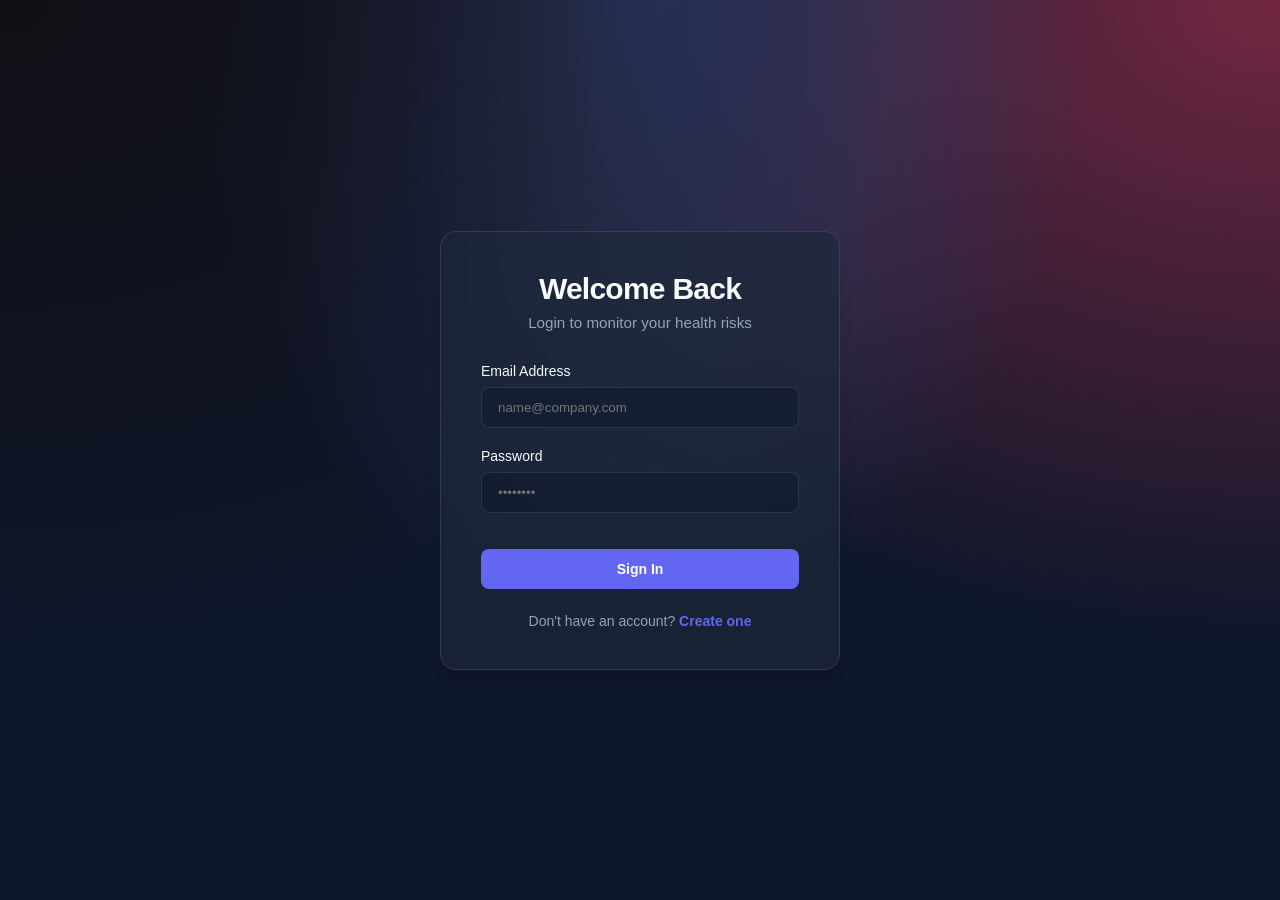
==== client/pages/dashboard.html @ 36cf2fb5 "feat(client): complete premium frontend overhaul with auth and dashboard" ====
<!DOCTYPE html>
<html lang="en">
<head>
  <meta charset="UTF-8">
  <meta name="viewport" content="width=device-width, initial-scale=1.0">
  <title>Dashboard | NutriCore 2.0</title>
  <link rel="stylesheet" href="../css/base.css">
  <script src="../js/api.js" defer></script>
  <style>
    .dashboard-layout {
      display: grid;
      grid-template-columns: 280px 1fr;
      min-height: 100vh;
    }
    
    .sidebar {
      background: rgba(15, 23, 42, 0.9);
      border-right: 1px solid var(--border);
      padding: 2rem;
      display: flex;
      flex-direction: column;
      gap: 2rem;
    }
    
    .nav-item {
      display: flex;
      align-items: center;
      gap: 1rem;
      color: var(--text-muted);
      text-decoration: none;
      font-weight: 600;
      padding: 0.75rem 1rem;
      border-radius: 0.5rem;
      transition: var(--transition);
    }
    
    .nav-item:hover, .nav-item.active {
      background: rgba(99, 102, 241, 0.1);
      color: var(--primary);
    }
    
    .main-content {
      padding: 3rem;
      overflow-y: auto;
    }
    
    .header-section {
      display: flex;
      justify-content: space-between;
      align-items: flex-end;
      margin-bottom: 3rem;
    }
    
    .risk-grid {
      display: grid;
      grid-template-columns: repeat(auto-fill, minmax(300px, 1fr));
      gap: 1.5rem;
    }
    
    .risk-card {
      position: relative;
      overflow: hidden;
    }
    
    .risk-card::before {
      content: '';
      position: absolute;
      top: 0;
      left: 0;
      width: 4px;
      height: 100%;
    }
    
    .risk-card.low::before { background: var(--risk-low); }
    .risk-card.moderate::before { background: var(--risk-moderate); }
    .risk-card.high::before { background: var(--risk-high); }
    .risk-card.critical::before { background: var(--risk-critical); }
    
    .countdown-timer {
      font-family: 'Outfit', sans-serif;
      font-size: 2.5rem;
      font-weight: 700;
      margin: 1rem 0;
    }
    
    .factor-tag {
      font-size: 0.75rem;
      background: rgba(255,   255, 255, 0.05);
      padding: 0.25rem 0.5rem;
      border-radius: 0.25rem;
      margin-right: 0.5rem;
    }
    
    .health-score-ring {
      width: 120px;
      height: 120px;
      border-radius: 50%;
      background: conic-gradient(var(--risk-low) 85%, transparent 0);
      display: flex;
      align-items: center;
      justify-content: center;
      position: relative;
    }
    
    .health-score-ring::after {
      content: '85';
      position: absolute;
      width: 100px;
      height: 100px;
      background: var(--bg-dark);
      border-radius: 50%;
      display: flex;
      align-items: center;
      justify-content: center;
      font-size: 1.5rem;
      font-weight: 700;
    }
  </style>
</head>
<body>
  <div class="dashboard-layout">
    <aside class="sidebar">
      <div class="logo">NutriCore<span style="color: var(--secondary)">.2</span></div>
      <nav style="display: flex; flex-direction: column; gap: 0.5rem;">
        <a href="#" class="nav-item active">Dashboard</a>
        <a href="tracker.html" class="nav-item">Meal Tracker</a>
        <a href="profile.html" class="nav-item">Health Profile</a>
        <a href="report.html" class="nav-item">Analytics</a>
      </nav>
      <div style="margin-top: auto;">
        <a href="../index.html" class="nav-item" id="logoutBtn">Logout</a>
      </div>
    </aside>

    <main class="main-content">
      <div class="header-section">
        <div>
          <h1 id="welcomeUser">Welcome back, Aditya</h1>
          <p class="text-muted">You have 2 improving risk trends this week.</p>
        </div>
        <div class="health-score-ring" id="overallScore"></div>
      </div>

      <h2 style="margin-bottom: 1.5rem; font-family: 'Outfit';">Disease Proximity Countdowns</h2>
      
      <div class="risk-grid" id="riskGrid">
        <!-- Dashboard cards will be injected here via JavaScript -->
        <div class="glass-card risk-card high">
          <p class="text-muted" style="font-size: 0.8rem; text-transform: uppercase;">Type-2 Diabetes</p>
          <div class="countdown-timer">4.2 <span style="font-size: 1rem; font-weight: 400;">Months</span></div>
          <p style="font-size: 0.9rem; margin-bottom: 1rem;">At current pattern, risk becomes critical soon.</p>
          <div>
            <span class="factor-tag">High Sugar</span>
            <span class="factor-tag">Low Fiber</span>
            <span class="factor-tag">BMI 28.4</span>
          </div>
        </div>

        <div class="glass-card risk-card low">
          <p class="text-muted" style="font-size: 0.8rem; text-transform: uppercase;">Hypertension</p>
          <div class="countdown-timer">Safe</div>
          <p style="font-size: 0.9rem; margin-bottom: 1rem;">Your sodium levels are within optimal range.</p>
          <div>
            <span class="factor-tag">Low Sodium</span>
            <span class="factor-tag">Potassium OK</span>
          </div>
        </div>

        <div class="glass-card risk-card moderate">
          <p class="text-muted" style="font-size: 0.8rem; text-transform: uppercase;">Heart Disease</p>
          <div class="countdown-timer">18.5 <span style="font-size: 1rem; font-weight: 400;">Months</span></div>
          <p style="font-size: 0.9rem; margin-bottom: 1rem;">Monitor saturated fat intake trends.</p>
          <div>
            <span class="factor-tag">Sat. Fat +12%</span>
          </div>
        </div>
      </div>
    </main>
  </div>

  <script>
    document.addEventListener('DOMContentLoaded', async () => {
      // Check auth
      const user = JSON.parse(sessionStorage.getItem('user'));
      if (!user) {
        window.location.href = 'login.html';
        return;
      }

      document.getElementById('welcomeUser').textContent = `Welcome back, ${user.name.split(' ')[0]}`;

      // In a real scenario, we'd fetch the risk scores from the API
      /*
      try {
        const scores = await window.api.getRiskScores();
        renderRiskGrid(scores);
      } catch (err) {
        console.error('Failed to load risk scores', err);
      }
      */
    });

    document.getElementById('logoutBtn').addEventListener('click', () => {
      sessionStorage.clear();
    });
  </script>
</body>
</html>
---- client/css/base.css ----
/* 
  NutriCore 2.0 - Core Design System
  Theme: Predictive Health / High-End / Glassmorphism
*/

:root {
  /* Vibrant Color Palette */
  --primary: #6366f1;
  --primary-hover: #4f46e5;
  --secondary: #ec4899;
  
  /* Risk Levels (SDLC.md Spec) */
  --risk-low: #10b981;      /* Green */
  --risk-moderate: #f59e0b; /* Yellow */
  --risk-elevated: #f97316; /* Orange */
  --risk-high: #ef4444;     /* Red */
  --risk-critical: #7f1d1d; /* Dark Red */

  /* Neutrals & Surfaces */
  --bg-dark: #0f172a;
  --bg-card: rgba(30, 41, 59, 0.7);
  --border: rgba(255, 255, 255, 0.1);
  --text-main: #f8fafc;
  --text-muted: #94a3b8;

  /* Transitions & Effects */
  --transition: all 0.3s cubic-bezier(0.4, 0, 0.2, 1);
  --blur: blur(12px);
  --shadow: 0 10px 15px -3px rgba(0, 0, 0, 0.1), 0 4px 6px -2px rgba(0, 0, 0, 0.05);
}

* {
  margin: 0;
  padding: 0;
  box-sizing: border-box;
}

body {
  font-family: 'Inter', -apple-system, BlinkMacSystemFont, "Segoe UI", Roboto, sans-serif;
  background-color: var(--bg-dark);
  color: var(--text-main);
  min-height: 100vh;
  overflow-x: hidden;
  background-image: 
    radial-gradient(at 0% 0%, hsla(253,16%,7%,1) 0, transparent 50%), 
    radial-gradient(at 50% 0%, hsla(225,39%,30%,1) 0, transparent 50%), 
    radial-gradient(at 100% 0%, hsla(339,49%,30%,1) 0, transparent 50%);
}

h1, h2, h3 { font-weight: 700; letter-spacing: -0.025em; }

/* Global Components */
.glass-card {
  background: var(--bg-card);
  backdrop-filter: var(--blur);
  border: 1px solid var(--border);
  border-radius: 1rem;
  box-shadow: var(--shadow);
  padding: 1.5rem;
}

.btn {
  display: inline-flex;
  align-items: center;
  justify-content: center;
  padding: 0.75rem 1.5rem;
  border-radius: 0.5rem;
  font-weight: 600;
  cursor: pointer;
  transition: var(--transition);
  border: none;
  font-size: 0.875rem;
}

.btn-primary {
  background-color: var(--primary);
  color: white;
}

.btn-primary:hover {
  background-color: var(--primary-hover);
  transform: translateY(-2px);
  box-shadow: 0 4px 12px rgba(99, 102, 241, 0.3);
}

.input-field {
  width: 100%;
  background: rgba(15, 23, 42, 0.5);
  border: 1px solid var(--border);
  color: white;
  padding: 0.75rem 1rem;
  border-radius: 0.5rem;
  outline: none;
  transition: var(--transition);
}

.input-field:focus {
  border-color: var(--primary);
  box-shadow: 0 0 0 2px rgba(99, 102, 241, 0.2);
}

/* Utilities */
.text-muted { color: var(--text-muted); }
.risk-dot { display: inline-block; width: 10px; height: 10px; border-radius: 50%; margin-right: 8px; }
.bg-low { background: var(--risk-low); }
.bg-high { background: var(--risk-high); }
.mt-4 { margin-top: 1rem; }
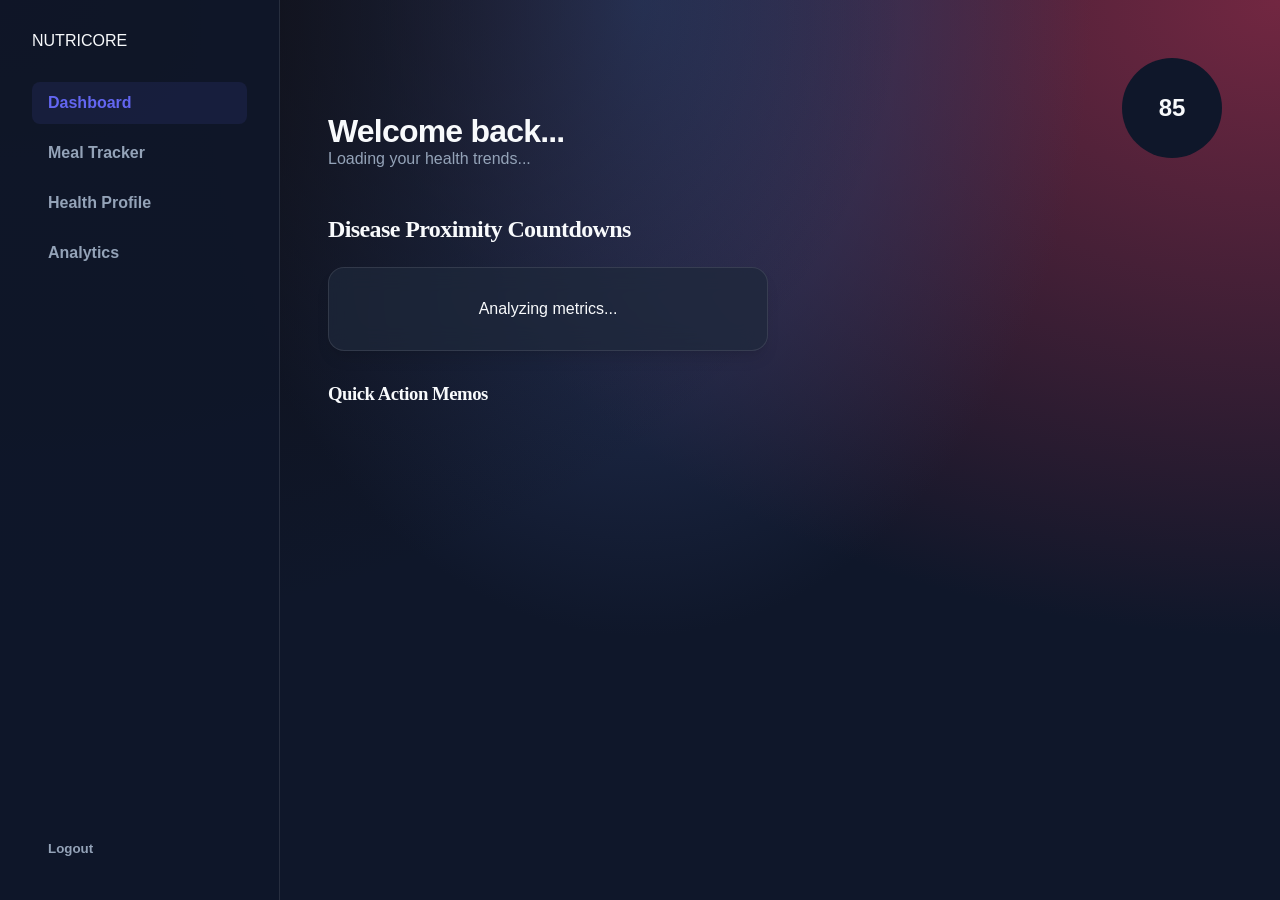
==== commit b41ddac0: "feat: NutriCore Overhaul - ML Wellness Engine, Dynamic Analytics, and Branding Standardization" ====
--- a/client/pages/dashboard.html
+++ b/client/pages/dashboard.html
@@ -3,7 +3,7 @@
 <head>
   <meta charset="UTF-8">
   <meta name="viewport" content="width=device-width, initial-scale=1.0">
-  <title>Dashboard | NutriCore 2.0</title>
+  <title>Dashboard | NUTRICORE</title>
   <link rel="stylesheet" href="../css/base.css">
   <script src="../js/api.js" defer></script>
   <style>
@@ -120,88 +120,96 @@
 <body>
   <div class="dashboard-layout">
     <aside class="sidebar">
-      <div class="logo">NutriCore<span style="color: var(--secondary)">.2</span></div>
+      <div class="logo">NUTRICORE</div>
       <nav style="display: flex; flex-direction: column; gap: 0.5rem;">
-        <a href="#" class="nav-item active">Dashboard</a>
+        <a href="dashboard.html" class="nav-item active">Dashboard</a>
         <a href="tracker.html" class="nav-item">Meal Tracker</a>
         <a href="profile.html" class="nav-item">Health Profile</a>
         <a href="report.html" class="nav-item">Analytics</a>
       </nav>
       <div style="margin-top: auto;">
-        <a href="../index.html" class="nav-item" id="logoutBtn">Logout</a>
+        <button class="nav-item" id="logoutBtn" style="background:none; border:none; width:100%; cursor:pointer;">Logout</button>
       </div>
     </aside>
 
     <main class="main-content">
       <div class="header-section">
         <div>
-          <h1 id="welcomeUser">Welcome back, Aditya</h1>
-          <p class="text-muted">You have 2 improving risk trends this week.</p>
+          <h1 id="welcomeUser">Welcome back...</h1>
+          <p class="text-muted" id="habitSummary">Loading your health trends...</p>
         </div>
-        <div class="health-score-ring" id="overallScore"></div>
+        <div class="health-score-ring" id="overallScore" style="background: conic-gradient(var(--risk-low) 0%, transparent 0);"></div>
       </div>
 
       <h2 style="margin-bottom: 1.5rem; font-family: 'Outfit';">Disease Proximity Countdowns</h2>
       
       <div class="risk-grid" id="riskGrid">
-        <!-- Dashboard cards will be injected here via JavaScript -->
-        <div class="glass-card risk-card high">
-          <p class="text-muted" style="font-size: 0.8rem; text-transform: uppercase;">Type-2 Diabetes</p>
-          <div class="countdown-timer">4.2 <span style="font-size: 1rem; font-weight: 400;">Months</span></div>
-          <p style="font-size: 0.9rem; margin-bottom: 1rem;">At current pattern, risk becomes critical soon.</p>
-          <div>
-            <span class="factor-tag">High Sugar</span>
-            <span class="factor-tag">Low Fiber</span>
-            <span class="factor-tag">BMI 28.4</span>
-          </div>
-        </div>
-
-        <div class="glass-card risk-card low">
-          <p class="text-muted" style="font-size: 0.8rem; text-transform: uppercase;">Hypertension</p>
-          <div class="countdown-timer">Safe</div>
-          <p style="font-size: 0.9rem; margin-bottom: 1rem;">Your sodium levels are within optimal range.</p>
-          <div>
-            <span class="factor-tag">Low Sodium</span>
-            <span class="factor-tag">Potassium OK</span>
-          </div>
-        </div>
-
-        <div class="glass-card risk-card moderate">
-          <p class="text-muted" style="font-size: 0.8rem; text-transform: uppercase;">Heart Disease</p>
-          <div class="countdown-timer">18.5 <span style="font-size: 1rem; font-weight: 400;">Months</span></div>
-          <p style="font-size: 0.9rem; margin-bottom: 1rem;">Monitor saturated fat intake trends.</p>
-          <div>
-            <span class="factor-tag">Sat. Fat +12%</span>
-          </div>
-        </div>
+        <!-- Cards will be dynamic -->
+        <div class="glass-card" style="padding: 2rem; text-align: center;">Analyzing metrics...</div>
       </div>
+      
+      <!-- Habit Memos -->
+      <h3 style="margin: 2rem 0 1rem; font-family: 'Outfit';">Quick Action Memos</h3>
+      <div id="habitMemos" style="display: flex; gap: 1rem; overflow-x: auto; padding-bottom: 1rem;"></div>
     </main>
   </div>
 
-  <script>
+  <script type="module">
+    import { api } from '../js/api.js';
+
     document.addEventListener('DOMContentLoaded', async () => {
-      // Check auth
-      const user = JSON.parse(sessionStorage.getItem('user'));
-      if (!user) {
-        window.location.href = 'login.html';
-        return;
+      try {
+        const response = await api.get('/analytics/predict');
+        const data = response.data;
+        
+        document.getElementById('welcomeUser').textContent = `Welcome back, ${response.user_name}`;
+        document.getElementById('habitSummary').textContent = `You have ${data.recommendations.dos.length} personalized memos today.`;
+
+        // Update Score Ring
+        const riskMap = {"Low": 90, "Moderate": 70, "High": 45, "Critical": 15};
+        const score = riskMap[data.risk_label] || 50;
+        const ring = document.getElementById('overallScore');
+        ring.style.background = `conic-gradient(var(--risk-low) ${score}%, transparent 0)`;
+        ring.setAttribute('style', ring.getAttribute('style') + `; --score: '${score}'`);
+        // Adding a custom style to show the score text via CSS if needed, but here we'll just update it
+        ring.innerHTML = `<span style="position:absolute; font-size:1.5rem; font-weight:700;">${score}</span>`;
+
+        // Update Risk Grid
+        const grid = document.getElementById('riskGrid');
+        grid.innerHTML = `
+          <div class="glass-card risk-card ${data.risk_label.toLowerCase()}">
+            <p class="text-muted" style="font-size: 0.8rem; text-transform: uppercase;">Overall Health Risk</p>
+            <div class="countdown-timer" style="color: var(--risk-${data.risk_label.toLowerCase()})">${data.risk_label}</div>
+            <p style="font-size: 0.9rem; margin-bottom: 1rem;">Assessment based on your unique diagnostic baseline.</p>
+          </div>
+          <div class="glass-card risk-card info">
+            <p class="text-muted" style="font-size: 0.8rem; text-transform: uppercase;">30-Day BMI Forecast</p>
+            <div class="countdown-timer">${data.future_bmi}</div>
+            <p style="font-size: 0.9rem; margin-bottom: 1rem;">Projected trend based on current logs.</p>
+          </div>
+        `;
+
+        // Update Memos
+        const memoBox = document.getElementById('habitMemos');
+        data.recommendations.dos.slice(0, 3).forEach(memo => {
+          memoBox.innerHTML += `
+            <div class="glass-card" style="min-width: 250px; border-left: 4px solid var(--risk-low);">
+              <p style="font-size: 0.7rem; color: var(--risk-low); font-weight: 700; margin-bottom: 5px;">DO</p>
+              <p style="font-size: 0.9rem;">${memo}</p>
+            </div>
+          `;
+        });
+
+      } catch (err) {
+        console.error(err);
+        if (err.status === 404) window.location.href = 'profile.html';
+        else if (err.status === 401) window.location.href = 'login.html';
       }
-
-      document.getElementById('welcomeUser').textContent = `Welcome back, ${user.name.split(' ')[0]}`;
-
-      // In a real scenario, we'd fetch the risk scores from the API
-      /*
-      try {
-        const scores = await window.api.getRiskScores();
-        renderRiskGrid(scores);
-      } catch (err) {
-        console.error('Failed to load risk scores', err);
-      }
-      */
     });
 
     document.getElementById('logoutBtn').addEventListener('click', () => {
-      sessionStorage.clear();
+      localStorage.removeItem('token');
+      window.location.href = 'login.html';
     });
   </script>
 </body>
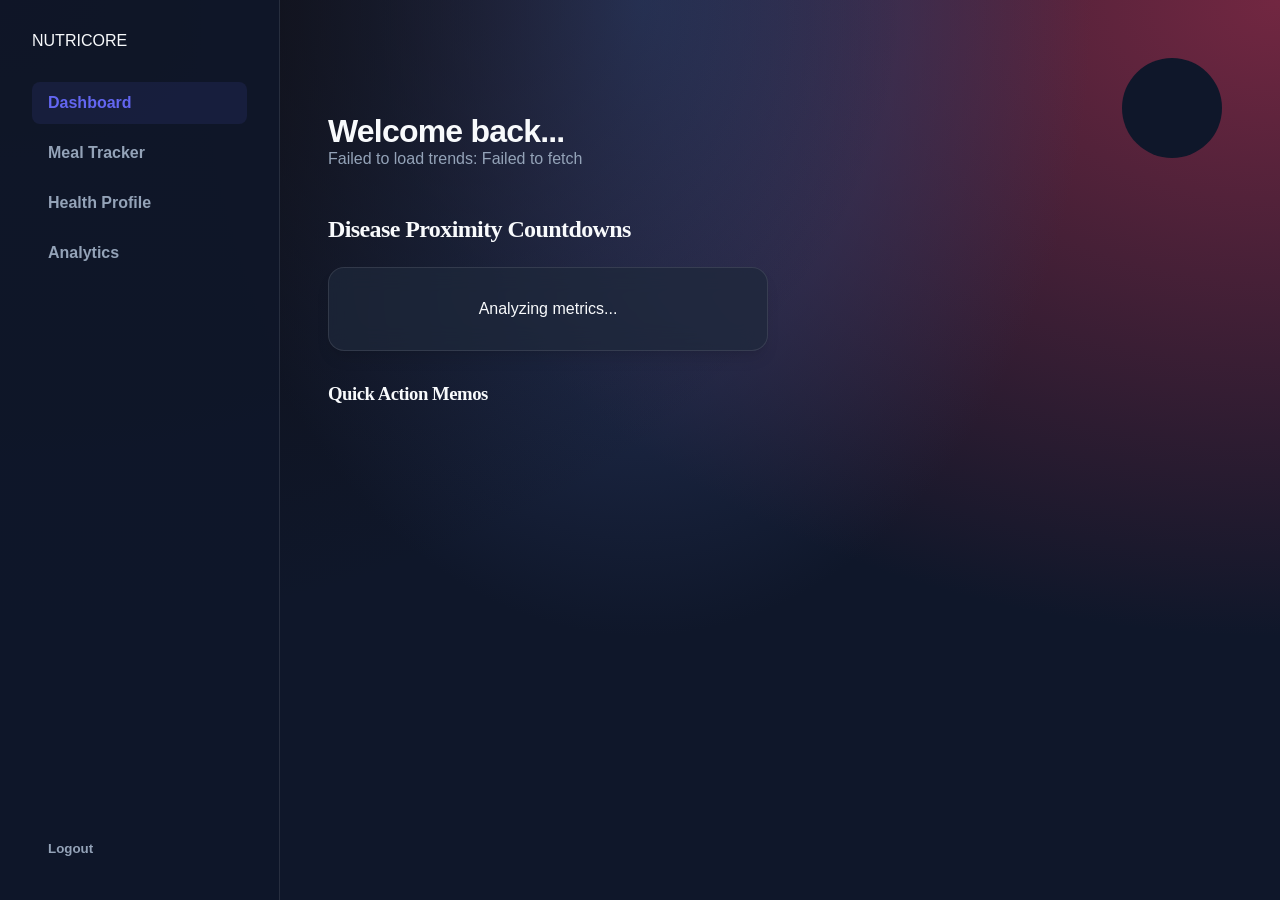
==== commit ef4c935a: "fix: dashboard and landing page UI polish" ====
--- a/client/pages/dashboard.html
+++ b/client/pages/dashboard.html
@@ -7,43 +7,6 @@
   <link rel="stylesheet" href="../css/base.css">
   <script src="../js/api.js" defer></script>
   <style>
-    .dashboard-layout {
-      display: grid;
-      grid-template-columns: 280px 1fr;
-      min-height: 100vh;
-    }
-    
-    .sidebar {
-      background: rgba(15, 23, 42, 0.9);
-      border-right: 1px solid var(--border);
-      padding: 2rem;
-      display: flex;
-      flex-direction: column;
-      gap: 2rem;
-    }
-    
-    .nav-item {
-      display: flex;
-      align-items: center;
-      gap: 1rem;
-      color: var(--text-muted);
-      text-decoration: none;
-      font-weight: 600;
-      padding: 0.75rem 1rem;
-      border-radius: 0.5rem;
-      transition: var(--transition);
-    }
-    
-    .nav-item:hover, .nav-item.active {
-      background: rgba(99, 102, 241, 0.1);
-      color: var(--primary);
-    }
-    
-    .main-content {
-      padding: 3rem;
-      overflow-y: auto;
-    }
-    
     .header-section {
       display: flex;
       justify-content: space-between;
@@ -103,17 +66,13 @@
     }
     
     .health-score-ring::after {
-      content: '85';
+      content: '';
       position: absolute;
       width: 100px;
       height: 100px;
       background: var(--bg-dark);
       border-radius: 50%;
-      display: flex;
-      align-items: center;
-      justify-content: center;
-      font-size: 1.5rem;
-      font-weight: 700;
+      display: block;
     }
   </style>
 </head>
@@ -159,11 +118,16 @@
 
     document.addEventListener('DOMContentLoaded', async () => {
       try {
-        const response = await api.get('/analytics/predict');
+        const response = await api.getRiskScores();
         const data = response.data;
         
-        document.getElementById('welcomeUser').textContent = `Welcome back, ${response.user_name}`;
-        document.getElementById('habitSummary').textContent = `You have ${data.recommendations.dos.length} personalized memos today.`;
+        const userObj = JSON.parse(sessionStorage.getItem('user') || '{}');
+        const userName = userObj.full_name || 'User';
+        
+        document.getElementById('welcomeUser').textContent = `Welcome back, ${userName}`;
+        
+        const memos = data.recommendations && data.recommendations.dos ? data.recommendations.dos : [];
+        document.getElementById('habitSummary').textContent = `You have ${memos.length} personalized memos today.`;
 
         // Update Score Ring
         const riskMap = {"Low": 90, "Moderate": 70, "High": 45, "Critical": 15};
@@ -171,8 +135,7 @@
         const ring = document.getElementById('overallScore');
         ring.style.background = `conic-gradient(var(--risk-low) ${score}%, transparent 0)`;
         ring.setAttribute('style', ring.getAttribute('style') + `; --score: '${score}'`);
-        // Adding a custom style to show the score text via CSS if needed, but here we'll just update it
-        ring.innerHTML = `<span style="position:absolute; font-size:1.5rem; font-weight:700;">${score}</span>`;
+        ring.innerHTML = `<span style="position:absolute; z-index: 10; font-size:1.5rem; font-weight:700;">${score}</span>`;
 
         // Update Risk Grid
         const grid = document.getElementById('riskGrid');
@@ -191,7 +154,8 @@
 
         // Update Memos
         const memoBox = document.getElementById('habitMemos');
-        data.recommendations.dos.slice(0, 3).forEach(memo => {
+        memoBox.innerHTML = '';
+        memos.slice(0, 3).forEach(memo => {
           memoBox.innerHTML += `
             <div class="glass-card" style="min-width: 250px; border-left: 4px solid var(--risk-low);">
               <p style="font-size: 0.7rem; color: var(--risk-low); font-weight: 700; margin-bottom: 5px;">DO</p>
@@ -202,13 +166,21 @@
 
       } catch (err) {
         console.error(err);
-        if (err.status === 404) window.location.href = 'profile.html';
-        else if (err.status === 401) window.location.href = 'login.html';
+        if (err.message.includes('No profile found') || err.message.includes('Please complete your health profile first')) {
+            window.location.href = 'profile.html';
+        }
+        else if (err.message.includes('Missing Authorization')) {
+            window.location.href = 'login.html';
+        } else {
+            // Keep original "Loading..." text but show error status
+            document.getElementById('habitSummary').textContent = "Failed to load trends: " + err.message;
+        }
       }
     });
 
     document.getElementById('logoutBtn').addEventListener('click', () => {
-      localStorage.removeItem('token');
+      sessionStorage.removeItem('access_token');
+      sessionStorage.removeItem('user');
       window.location.href = 'login.html';
     });
   </script>
--- a/client/css/base.css
+++ b/client/css/base.css
@@ -27,6 +27,10 @@
   --transition: all 0.3s cubic-bezier(0.4, 0, 0.2, 1);
   --blur: blur(12px);
   --shadow: 0 10px 15px -3px rgba(0, 0, 0, 0.1), 0 4px 6px -2px rgba(0, 0, 0, 0.05);
+}
+
+html {
+  scroll-behavior: smooth;
 }
 
 * {
@@ -105,3 +109,45 @@
 .bg-low { background: var(--risk-low); }
 .bg-high { background: var(--risk-high); }
 .mt-4 { margin-top: 1rem; }
+
+/* Dashboard Global Layout System */
+.dashboard-layout {
+  display: grid;
+  grid-template-columns: 280px 1fr;
+  min-height: 100vh;
+}
+
+.sidebar {
+  background: rgba(15, 23, 42, 0.9);
+  border-right: 1px solid var(--border);
+  padding: 2rem;
+  display: flex;
+  flex-direction: column;
+  gap: 2rem;
+  position: sticky;
+  top: 0;
+  height: 100vh;
+  overflow-y: auto;
+}
+
+.nav-item {
+  display: flex;
+  align-items: center;
+  gap: 1rem;
+  color: var(--text-muted);
+  text-decoration: none;
+  font-weight: 600;
+  padding: 0.75rem 1rem;
+  border-radius: 0.5rem;
+  transition: var(--transition);
+}
+
+.nav-item:hover, .nav-item.active {
+  background: rgba(99, 102, 241, 0.1);
+  color: var(--primary);
+}
+
+.main-content {
+  padding: 3rem;
+  overflow-y: auto;
+}
